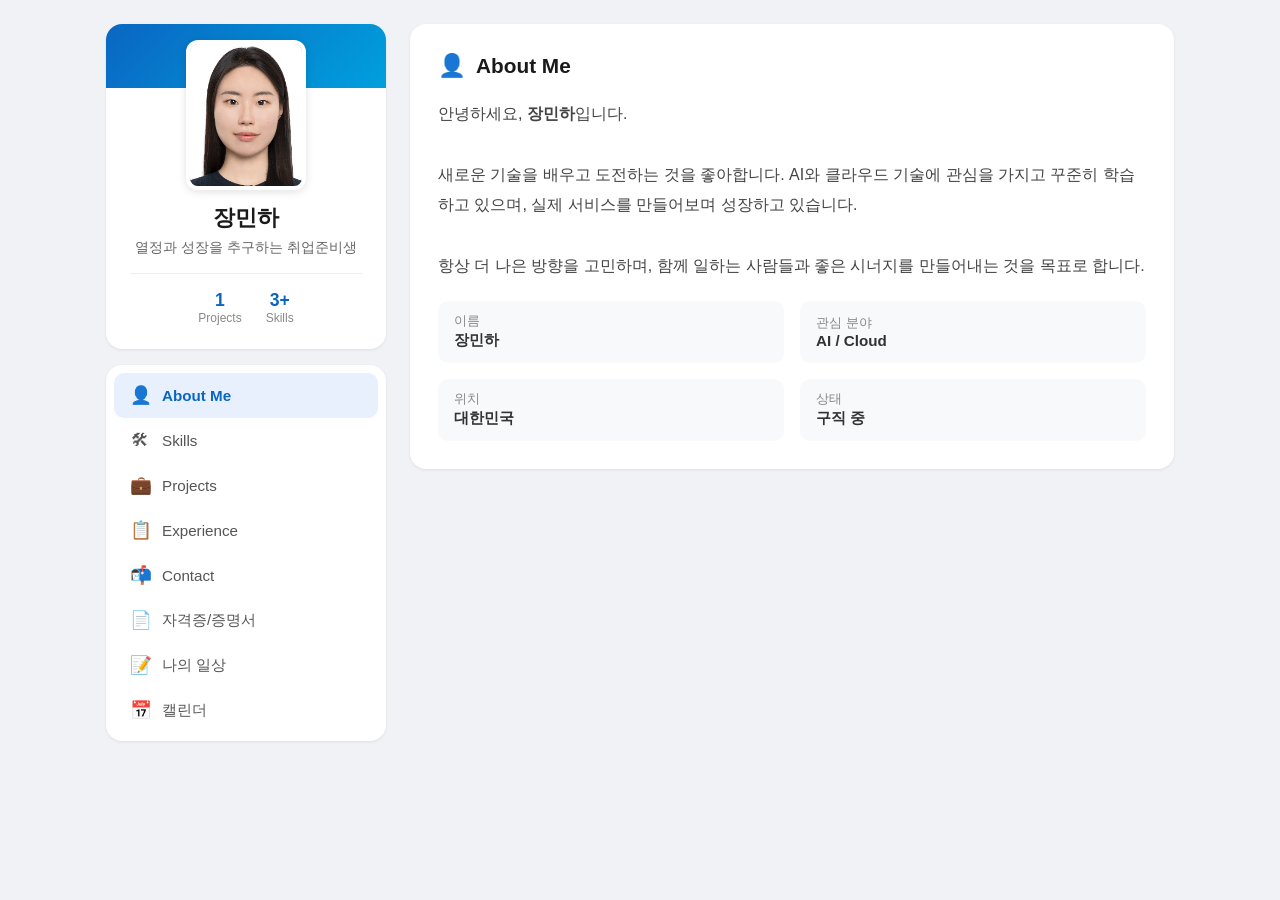
==== index.html @ f4b5d1af "Initial commit: personal website files from server Co-Authored-By: Claude Opus 4.6 <noreply@anthropi" ====
<!DOCTYPE html>
<html lang="ko">
<head>
    <meta charset="UTF-8">
    <meta name="viewport" content="width=device-width, initial-scale=1.0">
    <title>장민하 | 포트폴리오</title>
    <style>
        * { margin: 0; padding: 0; box-sizing: border-box; }

        body {
            font-family: "Segoe UI", "Apple SD Gothic Neo", sans-serif;
            background: #f0f2f5;
            color: #333;
            min-height: 100vh;
        }

        /* ── 전체 레이아웃 ── */
        .layout {
            display: flex;
            max-width: 1100px;
            margin: 0 auto;
            padding: 24px 16px;
            gap: 24px;
        }

        /* ── 좌측 사이드바 ── */
        .sidebar {
            width: 280px;
            flex-shrink: 0;
            display: flex;
            flex-direction: column;
            gap: 16px;
            position: sticky;
            top: 24px;
            align-self: flex-start;
        }

        .profile-card {
            background: #fff;
            border-radius: 16px;
            padding: 32px 24px 24px;
            text-align: center;
            box-shadow: 0 1px 3px rgba(0,0,0,0.08);
        }

        .profile-cover {
            height: 64px;
            margin: -32px -24px 0 -24px;
            border-radius: 16px 16px 0 0;
            background: linear-gradient(135deg, #0a66c2, #00a0dc);
        }

        .profile-avatar {
            width: 120px;
            height: 150px;
            border-radius: 12px;
            border: 4px solid #fff;
            margin: -48px auto 12px;
            overflow: hidden;
            background: linear-gradient(135deg, #a5d6a7, #80cbc4);
            box-shadow: 0 2px 8px rgba(0,0,0,0.12);
        }

        .profile-avatar img {
            width: 100%;
            height: 100%;
            object-fit: cover;
        }

        .profile-name {
            font-size: 1.4rem;
            font-weight: 700;
            color: #1a1a1a;
        }

        .profile-headline {
            font-size: 0.9rem;
            color: #666;
            margin-top: 4px;
            line-height: 1.4;
        }

        .profile-stats {
            display: flex;
            justify-content: center;
            gap: 24px;
            margin-top: 16px;
            padding-top: 16px;
            border-top: 1px solid #eee;
        }

        .stat {
            text-align: center;
        }

        .stat-num {
            font-size: 1.1rem;
            font-weight: 700;
            color: #0a66c2;
        }

        .stat-label {
            font-size: 0.75rem;
            color: #888;
        }

        /* 네비게이션 */
        .nav-card {
            background: #fff;
            border-radius: 16px;
            padding: 8px;
            box-shadow: 0 1px 3px rgba(0,0,0,0.08);
        }

        .nav-item {
            display: flex;
            align-items: center;
            gap: 12px;
            padding: 12px 16px;
            border-radius: 10px;
            cursor: pointer;
            transition: all 0.2s;
            font-size: 0.95rem;
            color: #555;
            font-weight: 500;
            border: none;
            background: none;
            width: 100%;
            text-align: left;
        }

        .nav-item:hover {
            background: #f0f7ff;
            color: #0a66c2;
        }

        .nav-item.active {
            background: #e8f0fe;
            color: #0a66c2;
            font-weight: 600;
        }

        .nav-icon {
            width: 20px;
            text-align: center;
            font-size: 1.1rem;
        }

        /* ── 우측 콘텐츠 영역 ── */
        .content {
            flex: 1;
            min-width: 0;
        }

        .content-section {
            display: none;
        }

        .content-section.active {
            display: block;
            animation: fadeIn 0.3s ease;
        }

        @keyframes fadeIn {
            from { opacity: 0; transform: translateY(8px); }
            to { opacity: 1; transform: translateY(0); }
        }

        .card {
            background: #fff;
            border-radius: 16px;
            padding: 28px;
            box-shadow: 0 1px 3px rgba(0,0,0,0.08);
            margin-bottom: 16px;
        }

        .card-title {
            font-size: 1.3rem;
            font-weight: 700;
            color: #1a1a1a;
            margin-bottom: 20px;
            display: flex;
            align-items: center;
            gap: 10px;
        }

        .card-title .icon {
            font-size: 1.4rem;
        }

        /* ── About Me ── */
        .about-text {
            font-size: 1rem;
            line-height: 1.9;
            color: #444;
        }

        .info-grid {
            display: grid;
            grid-template-columns: 1fr 1fr;
            gap: 16px;
            margin-top: 20px;
        }

        .info-item {
            display: flex;
            align-items: center;
            gap: 10px;
            padding: 12px 16px;
            background: #f8f9fa;
            border-radius: 10px;
        }

        .info-item .label {
            font-size: 0.8rem;
            color: #888;
        }

        .info-item .value {
            font-size: 0.95rem;
            font-weight: 600;
            color: #333;
        }

        /* ── Skills ── */
        .skill-category {
            margin-bottom: 24px;
        }

        .skill-category:last-child {
            margin-bottom: 0;
        }

        .skill-category-title {
            font-size: 0.85rem;
            font-weight: 600;
            color: #888;
            text-transform: uppercase;
            letter-spacing: 1px;
            margin-bottom: 12px;
        }

        .skill-tags {
            display: flex;
            flex-wrap: wrap;
            gap: 8px;
        }

        .skill-tag {
            padding: 8px 16px;
            border-radius: 20px;
            font-size: 0.9rem;
            font-weight: 500;
            background: #e8f0fe;
            color: #0a66c2;
            transition: all 0.2s;
        }

        .skill-tag:hover {
            background: #0a66c2;
            color: #fff;
        }

        .skill-bar-item {
            margin-bottom: 16px;
        }

        .skill-bar-item:last-child {
            margin-bottom: 0;
        }

        .skill-bar-header {
            display: flex;
            justify-content: space-between;
            margin-bottom: 6px;
        }

        .skill-bar-name {
            font-size: 0.9rem;
            font-weight: 600;
            color: #333;
        }

        .skill-bar-pct {
            font-size: 0.85rem;
            color: #0a66c2;
            font-weight: 600;
        }

        .skill-bar-bg {
            height: 8px;
            background: #e8e8e8;
            border-radius: 4px;
            overflow: hidden;
        }

        .skill-bar-fill {
            height: 100%;
            border-radius: 4px;
            background: linear-gradient(90deg, #0a66c2, #00a0dc);
            transition: width 0.8s ease;
            width: 0;
        }

        /* ── Projects ── */
        .project-item {
            display: flex;
            gap: 20px;
            padding: 20px 0;
            border-bottom: 1px solid #eee;
        }

        .project-item:last-child {
            border-bottom: none;
            padding-bottom: 0;
        }

        .project-item:first-child {
            padding-top: 0;
        }

        .project-icon {
            width: 56px;
            height: 56px;
            border-radius: 12px;
            display: flex;
            align-items: center;
            justify-content: center;
            font-size: 1.5rem;
            flex-shrink: 0;
        }

        .project-info h3 {
            font-size: 1.05rem;
            font-weight: 600;
            color: #1a1a1a;
            margin-bottom: 4px;
        }

        .project-info p {
            font-size: 0.9rem;
            color: #666;
            line-height: 1.6;
        }

        .project-tags {
            display: flex;
            gap: 6px;
            margin-top: 8px;
            flex-wrap: wrap;
        }

        .project-tag {
            font-size: 0.78rem;
            padding: 3px 10px;
            border-radius: 12px;
            background: #f0f2f5;
            color: #666;
        }

        .project-link {
            display: inline-flex;
            align-items: center;
            gap: 4px;
            margin-top: 8px;
            font-size: 0.85rem;
            color: #0a66c2;
            text-decoration: none;
            font-weight: 500;
        }

        .project-link:hover {
            text-decoration: underline;
        }

        /* ── Experience ── */
        .timeline {
            position: relative;
            padding-left: 28px;
        }

        .timeline::before {
            content: '';
            position: absolute;
            left: 8px;
            top: 6px;
            bottom: 6px;
            width: 2px;
            background: #ddd;
        }

        .timeline-item {
            position: relative;
            margin-bottom: 28px;
        }

        .timeline-item:last-child {
            margin-bottom: 0;
        }

        .timeline-dot {
            position: absolute;
            left: -24px;
            top: 6px;
            width: 14px;
            height: 14px;
            border-radius: 12px;
            background: #0a66c2;
            border: 3px solid #e8f0fe;
        }

        .timeline-date {
            font-size: 0.8rem;
            color: #888;
            font-weight: 500;
            margin-bottom: 4px;
        }

        .timeline-title {
            font-size: 1.05rem;
            font-weight: 600;
            color: #1a1a1a;
        }

        .timeline-org {
            font-size: 0.9rem;
            color: #0a66c2;
            margin-bottom: 6px;
        }

        .timeline-desc {
            font-size: 0.9rem;
            color: #666;
            line-height: 1.6;
        }

        /* ── Contact ── */
        .contact-grid {
            display: grid;
            grid-template-columns: 1fr 1fr;
            gap: 12px;
        }

        .contact-item {
            display: flex;
            align-items: center;
            gap: 14px;
            padding: 16px 20px;
            background: #f8f9fa;
            border-radius: 12px;
            text-decoration: none;
            color: inherit;
            transition: all 0.2s;
        }

        .contact-item:hover {
            background: #e8f0fe;
            transform: translateY(-2px);
            box-shadow: 0 4px 12px rgba(0,0,0,0.06);
        }

        .contact-icon {
            width: 44px;
            height: 44px;
            border-radius: 12px;
            display: flex;
            align-items: center;
            justify-content: center;
            font-size: 1.2rem;
            color: #fff;
            flex-shrink: 0;
        }

        .contact-label {
            font-size: 0.8rem;
            color: #888;
        }

        .contact-value {
            font-size: 0.95rem;
            font-weight: 600;
            color: #333;
        }

        /* ── 나의 일상 ── */
        .daily-post {
            padding: 20px 0;
            border-bottom: 1px solid #eee;
        }

        .daily-post:last-child {
            border-bottom: none;
            padding-bottom: 0;
        }

        .daily-post:first-child {
            padding-top: 0;
        }

        .daily-date {
            font-size: 0.8rem;
            color: #888;
            margin-bottom: 8px;
        }

        .daily-title {
            font-size: 1.1rem;
            font-weight: 600;
            color: #1a1a1a;
            margin-bottom: 6px;
        }

        .daily-text {
            font-size: 0.95rem;
            color: #555;
            line-height: 1.7;
        }

        .daily-tags {
            display: flex;
            gap: 6px;
            margin-top: 10px;
        }

        .daily-tag {
            font-size: 0.78rem;
            padding: 3px 10px;
            border-radius: 12px;
            background: #e8f5e9;
            color: #2e7d32;
        }

        /* ── 업로드 버튼 ── */
        .upload-btn {
            padding: 8px 18px;
            border-radius: 10px;
            border: none;
            font-size: 0.85rem;
            font-weight: 600;
            cursor: pointer;
            background: #0a66c2;
            color: #fff;
            transition: all 0.2s;
        }

        .upload-btn:hover {
            background: #084d94;
        }

        .upload-btn.cancel {
            background: #e8e8e8;
            color: #555;
        }

        .upload-btn.cancel:hover {
            background: #ddd;
        }

        /* ── 자격증/증명서 ── */
        .doc-list {
            display: flex;
            flex-direction: column;
            gap: 10px;
        }

        .doc-item {
            display: flex;
            align-items: center;
            gap: 14px;
            padding: 14px 16px;
            background: #f8f9fa;
            border-radius: 12px;
            cursor: pointer;
            transition: all 0.2s;
            overflow: hidden;
        }

        .doc-item:hover {
            background: #e8f0fe;
            transform: translateY(-2px);
            box-shadow: 0 4px 12px rgba(0,0,0,0.06);
        }

        .doc-icon {
            width: 44px;
            height: 44px;
            border-radius: 10px;
            display: flex;
            align-items: center;
            justify-content: center;
            font-size: 1.3rem;
            flex-shrink: 0;
        }

        .doc-icon.pdf { background: #fde8e8; }
        .doc-icon.img { background: #e8f5e9; }
        .doc-icon.other { background: #e8f0fe; }

        .doc-name {
            font-size: 0.95rem;
            font-weight: 600;
            color: #333;
        }

        .doc-size {
            font-size: 0.78rem;
            color: #888;
        }

        .doc-actions {
            margin-left: auto;
            display: flex;
            gap: 6px;
        }

        .doc-btn {
            padding: 5px 12px;
            border-radius: 8px;
            border: none;
            font-size: 0.78rem;
            cursor: pointer;
            font-weight: 500;
            transition: all 0.2s;
        }

        .doc-btn.view {
            background: #0a66c2;
            color: #fff;
        }

        .doc-btn.view:hover {
            background: #084d94;
        }

        .doc-btn.download {
            background: #e8e8e8;
            color: #555;
        }

        .doc-btn.download:hover {
            background: #ddd;
        }

        /* ── 반응형 ── */
        @media (max-width: 768px) {
            .layout {
                flex-direction: column;
                padding: 12px;
            }

            .sidebar {
                width: 100%;
                position: static;
            }

            .nav-card {
                display: flex;
                overflow-x: auto;
                padding: 4px;
                gap: 4px;
            }

            .nav-item {
                white-space: nowrap;
                padding: 10px 14px;
                font-size: 0.85rem;
            }

            .info-grid,
            .contact-grid {
                grid-template-columns: 1fr;
            }

            .project-item {
                flex-direction: column;
                gap: 12px;
            }
        }
    </style>
</head>
<body>
    <div class="layout">
        <!-- ── 좌측 사이드바 ── -->
        <aside class="sidebar">
            <div class="profile-card">
                <div class="profile-cover"></div>
                <div class="profile-avatar">
                    <img src="profile.jpg" alt="프로필">
                </div>
                <div class="profile-name">장민하</div>
                <div class="profile-headline">열정과 성장을 추구하는 취업준비생</div>
                <div class="profile-stats">
                    <div class="stat">
                        <div class="stat-num">1</div>
                        <div class="stat-label">Projects</div>
                    </div>
                    <div class="stat">
                        <div class="stat-num">3+</div>
                        <div class="stat-label">Skills</div>
                    </div>
                </div>
            </div>

            <nav class="nav-card">
                <button class="nav-item active" data-section="about">
                    <span class="nav-icon">👤</span> About Me
                </button>
                <button class="nav-item" data-section="skills">
                    <span class="nav-icon">🛠</span> Skills
                </button>
                <button class="nav-item" data-section="projects">
                    <span class="nav-icon">💼</span> Projects
                </button>
                <button class="nav-item" data-section="experience">
                    <span class="nav-icon">📋</span> Experience
                </button>
                <button class="nav-item" data-section="contact">
                    <span class="nav-icon">📬</span> Contact
                </button>
                <button class="nav-item" data-section="documents">
                    <span class="nav-icon">📄</span> 자격증/증명서
                </button>
                <button class="nav-item" data-section="daily">
                    <span class="nav-icon">📝</span> 나의 일상
                </button>
                <button class="nav-item" data-section="calendar">
                    <span class="nav-icon">📅</span> 캘린더
                </button>
            </nav>
        </aside>

        <!-- ── 우측 콘텐츠 ── -->
        <main class="content">

            <!-- About Me -->
            <section id="about" class="content-section active">
                <div class="card">
                    <div class="card-title"><span class="icon">👤</span> About Me</div>
                    <p class="about-text">
                        안녕하세요, <strong>장민하</strong>입니다.<br><br>
                        새로운 기술을 배우고 도전하는 것을 좋아합니다.
                        AI와 클라우드 기술에 관심을 가지고 꾸준히 학습하고 있으며,
                        실제 서비스를 만들어보며 성장하고 있습니다.<br><br>
                        항상 더 나은 방향을 고민하며, 함께 일하는 사람들과 좋은 시너지를 만들어내는 것을 목표로 합니다.
                    </p>
                    <div class="info-grid">
                        <div class="info-item">
                            <div>
                                <div class="label">이름</div>
                                <div class="value">장민하</div>
                            </div>
                        </div>
                        <div class="info-item">
                            <div>
                                <div class="label">관심 분야</div>
                                <div class="value">AI / Cloud</div>
                            </div>
                        </div>
                        <div class="info-item">
                            <div>
                                <div class="label">위치</div>
                                <div class="value">대한민국</div>
                            </div>
                        </div>
                        <div class="info-item">
                            <div>
                                <div class="label">상태</div>
                                <div class="value">구직 중</div>
                            </div>
                        </div>
                    </div>
                </div>
            </section>

            <!-- Skills -->
            <section id="skills" class="content-section">
                <div class="card">
                    <div class="card-title"><span class="icon">🛠</span> Skills</div>

                    <div class="skill-category">
                        <div class="skill-category-title">Proficiency</div>
                        <div class="skill-bar-item">
                            <div class="skill-bar-header">
                                <span class="skill-bar-name">HTML / CSS</span>
                                <span class="skill-bar-pct">70%</span>
                            </div>
                            <div class="skill-bar-bg"><div class="skill-bar-fill" data-width="70"></div></div>
                        </div>
                        <div class="skill-bar-item">
                            <div class="skill-bar-header">
                                <span class="skill-bar-name">JavaScript</span>
                                <span class="skill-bar-pct">50%</span>
                            </div>
                            <div class="skill-bar-bg"><div class="skill-bar-fill" data-width="50"></div></div>
                        </div>
                        <div class="skill-bar-item">
                            <div class="skill-bar-header">
                                <span class="skill-bar-name">AWS (EC2, S3)</span>
                                <span class="skill-bar-pct">40%</span>
                            </div>
                            <div class="skill-bar-bg"><div class="skill-bar-fill" data-width="40"></div></div>
                        </div>
                    </div>

                    <div class="skill-category">
                        <div class="skill-category-title">Language</div>
                        <div class="skill-bar-item">
                            <div class="skill-bar-header">
                                <span class="skill-bar-name">TOEIC</span>
                                <span class="skill-bar-pct">940 / 990</span>
                            </div>
                            <div class="skill-bar-bg"><div class="skill-bar-fill" data-width="95"></div></div>
                        </div>
                    </div>

                    <div class="skill-category">
                        <div class="skill-category-title">Certificates</div>
                        <div class="skill-tags">
                            <span class="skill-tag">건설안전기사</span>
                        </div>
                    </div>

                    <div class="skill-category">
                        <div class="skill-category-title">Tools & Technologies</div>
                        <div class="skill-tags">
                            <span class="skill-tag">Git / GitHub</span>
                            <span class="skill-tag">AWS EC2</span>
                            <span class="skill-tag">Nginx</span>
                            <span class="skill-tag">Claude AI</span>
                            <span class="skill-tag">Linux</span>
                            <span class="skill-tag">SSH</span>
                        </div>
                    </div>
                </div>
            </section>

            <!-- Projects -->
            <section id="projects" class="content-section">
                <div class="card">
                    <div class="card-title"><span class="icon">💼</span> Projects</div>

                    <div class="project-item">
                        <div class="project-icon" style="background: linear-gradient(135deg, #e8f5e9, #c8e6c9);">🌐</div>
                        <div class="project-info">
                            <h3>개인 포트폴리오 웹사이트</h3>
                            <p>AWS EC2에 Nginx를 설치하고 직접 만든 웹 페이지를 배포한 프로젝트. 서버 구축부터 배포까지 전 과정을 경험했습니다.</p>
                            <div class="project-tags">
                                <span class="project-tag">HTML/CSS/JS</span>
                                <span class="project-tag">AWS EC2</span>
                                <span class="project-tag">Nginx</span>
                            </div>
                            <a href="https://github.com/jungjjang2585/web" target="_blank" class="project-link">GitHub에서 보기 →</a>
                        </div>
                    </div>

                    <div class="project-item">
                        <div class="project-icon" style="background: linear-gradient(135deg, #e3f2fd, #bbdefb);">🎯</div>
                        <div class="project-info">
                            <h3>MBTI 성격 테스트</h3>
                            <p>8개 질문으로 MBTI 성격 유형을 알아볼 수 있는 인터랙티브 웹 앱. JavaScript로 테스트 로직과 결과 시각화를 구현했습니다.</p>
                            <div class="project-tags">
                                <span class="project-tag">JavaScript</span>
                                <span class="project-tag">CSS Animation</span>
                            </div>
                            <a href="mbti.html" class="project-link">테스트 해보기 →</a>
                        </div>
                    </div>
                </div>
            </section>

            <!-- Experience -->
            <section id="experience" class="content-section">
                <div class="card">
                    <div class="card-title"><span class="icon">📋</span> Experience</div>
                    <div class="timeline">
                        <div class="timeline-item">
                            <div class="timeline-dot"></div>
                            <div class="timeline-date">2026.03 ~ 현재</div>
                            <div class="timeline-title">하우스어셔</div>
                            <div class="timeline-org">국립국악원</div>
                        </div>
                        <div class="timeline-item">
                            <div class="timeline-dot"></div>
                            <div class="timeline-date">2023.08 ~ 2024.02</div>
                            <div class="timeline-title">DT데이터제작파트</div>
                            <div class="timeline-org">카카오 모빌리티</div>
                        </div>
                    </div>
                </div>

                <div class="card">
                    <div class="card-title"><span class="icon">🎓</span> Education</div>
                    <div class="timeline">
                        <div class="timeline-item">
                            <div class="timeline-dot"></div>
                            <div class="timeline-date">2022 ~ 2025.08 (졸업)</div>
                            <div class="timeline-title">건국대학교</div>
                            <div class="timeline-org">사회환경공학부 (편입)</div>
                        </div>
                        <div class="timeline-item">
                            <div class="timeline-dot"></div>
                            <div class="timeline-date">2020.03 ~ 2022</div>
                            <div class="timeline-title">건국대학교 글로컬캠퍼스</div>
                            <div class="timeline-org">입학</div>
                        </div>
                    </div>
                </div>
            </section>

            <!-- Contact -->
            <section id="contact" class="content-section">
                <div class="card">
                    <div class="card-title"><span class="icon">📬</span> Contact</div>
                    <div class="contact-grid">
                        <a href="mailto:jangmh1569@naver.com" class="contact-item" target="_blank">
                            <div class="contact-icon" style="background: #ea4335;">✉</div>
                            <div>
                                <div class="contact-label">Email</div>
                                <div class="contact-value">jangmh1569@naver.com</div>
                            </div>
                        </a>
                        <a href="https://github.com/jungjjang2585" target="_blank" class="contact-item">
                            <div class="contact-icon" style="background: #333;">⌨</div>
                            <div>
                                <div class="contact-label">GitHub</div>
                                <div class="contact-value">jungjjang2585</div>
                            </div>
                        </a>
                        <a href="https://www.linkedin.com/in/%EB%AF%BC%ED%95%98-%EC%9E%A5-0b9782380/" class="contact-item" target="_blank">
                            <div class="contact-icon" style="background: #0a66c2;">💼</div>
                            <div>
                                <div class="contact-label">LinkedIn</div>
                                <div class="contact-value">장민하</div>
                            </div>
                        </a>
                        <div class="contact-item">
                            <div class="contact-icon" style="background: #555;">📍</div>
                            <div>
                                <div class="contact-label">Location</div>
                                <div class="contact-value">대한민국</div>
                            </div>
                        </div>
                    </div>
                </div>
            </section>

            <!-- 자격증/증명서 -->
            <section id="documents" class="content-section">
                <div class="card">
                    <div class="card-title" style="justify-content: space-between;">
                        <span><span class="icon">📄</span> 자격증 / 증명서</span>
                        <button class="upload-btn" onclick="showUploadForm()">파일 올리기</button>
                    </div>

                    <!-- 업로드 폼 (숨김) -->
                    <div id="upload-form" style="display:none; margin-bottom: 20px;">
                        <div style="background:#f8f9fa; border-radius:12px; padding:20px; border:2px dashed #ccc;">
                            <div style="margin-bottom: 12px;">
                                <label style="font-size:0.85rem; color:#666; display:block; margin-bottom:6px;">비밀번호</label>
                                <input type="password" id="upload-pw" placeholder="업로드 비밀번호 입력" style="width:100%; padding:10px 14px; border:1px solid #ddd; border-radius:8px; font-size:0.9rem;">
                            </div>
                            <div style="margin-bottom: 12px;">
                                <label style="font-size:0.85rem; color:#666; display:block; margin-bottom:6px;">파일 선택 (최대 20MB)</label>
                                <input type="file" id="upload-file" style="width:100%; padding:8px; font-size:0.9rem;">
                            </div>
                            <div style="display:flex; gap:8px;">
                                <button class="upload-btn" onclick="doUpload()" id="upload-submit-btn">업로드</button>
                                <button class="upload-btn cancel" onclick="hideUploadForm()">취소</button>
                            </div>
                            <div id="upload-status" style="margin-top:10px; font-size:0.85rem;"></div>
                        </div>
                    </div>

                    <div class="doc-list" id="doc-list"></div>
                    <div id="doc-empty" style="display:none; text-align: center; padding: 40px 0; color: #aaa;">
                        등록된 문서가 없습니다.
                    </div>
                </div>

                <!-- 문서 미리보기 모달 -->
                <div id="doc-modal" style="display:none; position:fixed; top:0; left:0; width:100%; height:100%; background:rgba(0,0,0,0.7); z-index:1000; align-items:center; justify-content:center;">
                    <div style="background:#fff; border-radius:16px; max-width:900px; width:95%; max-height:90vh; overflow:auto; position:relative; padding:20px;">
                        <button onclick="closeModal()" style="position:absolute; top:12px; right:16px; background:none; border:none; font-size:1.5rem; cursor:pointer; color:#888;">✕</button>
                        <div id="doc-modal-content" style="text-align:center; padding-top:12px;"></div>
                    </div>
                </div>
            </section>

            <!-- 나의 일상 -->
            <section id="daily" class="content-section">
                <div class="card">
                    <div class="card-title"><span class="icon">📝</span> 나의 일상</div>

                    <div class="daily-post">
                        <div class="daily-date">2026.03.06</div>
                        <div class="daily-title">첫 웹사이트를 세상에 공개하다!</div>
                        <div class="daily-text">
                            오늘 드디어 AWS EC2에 나만의 웹 페이지를 배포했다.
                            서버를 직접 만들고, 파일을 올리고, 브라우저에서 내 페이지가 뜨는 순간 정말 뿌듯했다.
                            아직은 간단한 페이지지만, 여기서부터 시작이다!
                        </div>
                        <div class="daily-tags">
                            <span class="daily-tag">#첫배포</span>
                            <span class="daily-tag">#AWS</span>
                            <span class="daily-tag">#성장기록</span>
                        </div>
                    </div>

                    <div class="daily-post">
                        <div class="daily-date">2026.03.06</div>
                        <div class="daily-title">Claude Code로 작업 자동화 스킬 만들기</div>
                        <div class="daily-text">
                            Claude Code의 스킬 기능을 배워서 /work-start와 /work-end 명령어를 만들었다.
                            이제 매일 작업 시작과 끝에 보고서가 자동으로 작성된다. AI와 함께 일하는 게 점점 익숙해지고 있다.
                        </div>
                        <div class="daily-tags">
                            <span class="daily-tag">#ClaudeCode</span>
                            <span class="daily-tag">#자동화</span>
                        </div>
                    </div>
                </div>
            </section>
            <!-- 캘린더 -->
            <section id="calendar" class="content-section">
                <div class="card">
                    <div class="card-title"><span class="icon">📅</span> 캘린더</div>
                    <div id="calendar-lock" style="text-align:center; padding:40px 0;">
                        <div style="font-size:2rem; margin-bottom:12px;">🔒</div>
                        <p style="font-size:0.9rem; color:#666; margin-bottom:16px;">비공개 캘린더입니다. 비밀번호를 입력하세요.</p>
                        <input type="password" id="calendar-pw" placeholder="비밀번호 입력" style="width:240px; padding:10px 14px; border:1px solid #ddd; border-radius:8px; font-size:0.9rem; text-align:center;">
                        <br>
                        <button onclick="unlockCalendar()" style="margin-top:12px; padding:10px 28px; background:#0a66c2; color:#fff; border:none; border-radius:10px; font-size:0.9rem; font-weight:600; cursor:pointer;">확인</button>
                        <p id="calendar-pw-error" style="margin-top:10px; font-size:0.85rem; color:#e74c3c;"></p>
                    </div>
                    <div id="calendar-content" style="display:none;">
                        <iframe src="https://calendar.google.com/calendar/embed?src=jungjjang2585%40gmail.com&ctz=Asia%2FSeoul&mode=MONTH" style="border:none; width:100%; height:600px; border-radius:12px;"></iframe>
                    </div>
                </div>
            </section>

        </main>
    </div>

    <script>
        // 네비게이션
        const navItems = document.querySelectorAll('.nav-item');
        const sections = document.querySelectorAll('.content-section');

        navItems.forEach(item => {
            item.addEventListener('click', () => {
                const target = item.dataset.section;

                navItems.forEach(n => n.classList.remove('active'));
                item.classList.add('active');

                sections.forEach(s => s.classList.remove('active'));
                document.getElementById(target).classList.add('active');

                // 스킬 바 애니메이션
                if (target === 'skills') {
                    animateSkillBars();
                }
            });
        });

        // 스킬 바 애니메이션
        function animateSkillBars() {
            document.querySelectorAll('.skill-bar-fill').forEach(bar => {
                bar.style.width = '0';
                setTimeout(() => {
                    bar.style.width = bar.dataset.width + '%';
                }, 100);
            });
        }

        // ── 자격증/증명서 기능 ──
        let docFiles = [];

        function getFileExt(filename) {
            return filename.split('.').pop().toLowerCase();
        }

        function getDocIcon(ext) {
            if (ext === 'pdf') return { emoji: '📕', cls: 'pdf' };
            if (['jpg','jpeg','png','gif','webp'].includes(ext)) return { emoji: '🖼', cls: 'img' };
            return { emoji: '📎', cls: 'other' };
        }

        function formatSize(bytes) {
            if (bytes < 1024) return bytes + ' B';
            if (bytes < 1024 * 1024) return (bytes / 1024).toFixed(1) + ' KB';
            return (bytes / (1024 * 1024)).toFixed(1) + ' MB';
        }

        async function loadDocList() {
            try {
                const res = await fetch('/api/docs');
                const data = await res.json();
                docFiles = data.files || [];
                renderDocList();
            } catch (e) {
                docFiles = [];
                renderDocList();
            }
        }

        function renderDocList() {
            const list = document.getElementById('doc-list');
            const empty = document.getElementById('doc-empty');

            if (docFiles.length === 0) {
                list.style.display = 'none';
                empty.style.display = 'block';
                return;
            }

            empty.style.display = 'none';
            list.style.display = 'grid';
            list.innerHTML = docFiles.map((doc, i) => {
                const ext = getFileExt(doc.name);
                const icon = getDocIcon(ext);
                return `
                    <div class="doc-item">
                        <div class="doc-icon ${icon.cls}">${icon.emoji}</div>
                        <div style="flex:1; min-width:0;">
                            <div class="doc-name" style="overflow:hidden; text-overflow:ellipsis; white-space:nowrap;">${doc.name}</div>
                            <div class="doc-size">${ext.toUpperCase()} · ${formatSize(doc.size)}</div>
                        </div>
                        <div class="doc-actions">
                            <button class="doc-btn view" onclick="viewDoc(${i})">보기</button>
                            <a href="docs/${encodeURIComponent(doc.name)}" download class="doc-btn download" onclick="event.stopPropagation()">저장</a>
                            <button class="doc-btn download" onclick="deleteDoc(${i})" title="삭제">✕</button>
                        </div>
                    </div>
                `;
            }).join('');
        }

        function viewDoc(index) {
            const doc = docFiles[index];
            const modal = document.getElementById('doc-modal');
            const content = document.getElementById('doc-modal-content');

            // 비밀번호 입력 화면 표시
            content.innerHTML = `
                <div style="padding: 20px;">
                    <div style="font-size:2rem; margin-bottom:12px;">🔒</div>
                    <p style="font-size:1rem; font-weight:600; margin-bottom:16px;">${doc.name}</p>
                    <p style="font-size:0.9rem; color:#666; margin-bottom:16px;">민감한 문서입니다. 열람 비밀번호를 입력하세요.</p>
                    <input type="password" id="view-pw" placeholder="비밀번호 입력" style="width:240px; padding:10px 14px; border:1px solid #ddd; border-radius:8px; font-size:0.9rem; text-align:center;">
                    <br>
                    <button onclick="verifyAndView(${index})" style="margin-top:12px; padding:10px 28px; background:#0a66c2; color:#fff; border:none; border-radius:10px; font-size:0.9rem; font-weight:600; cursor:pointer;">확인</button>
                    <p id="view-pw-error" style="margin-top:10px; font-size:0.85rem; color:#e74c3c;"></p>
                </div>
            `;
            modal.style.display = 'flex';

            setTimeout(() => {
                const pwInput = document.getElementById('view-pw');
                pwInput.focus();
                pwInput.addEventListener('keydown', function(e) {
                    if (e.key === 'Enter') verifyAndView(index);
                });
            }, 100);
        }

        async function verifyAndView(index) {
            const doc = docFiles[index];
            const ext = getFileExt(doc.name);
            const url = 'docs/' + encodeURIComponent(doc.name);
            const pw = document.getElementById('view-pw').value;
            const errorEl = document.getElementById('view-pw-error');

            if (!pw) { errorEl.textContent = '비밀번호를 입력해주세요.'; return; }

            // 서버에 비밀번호 검증 요청
            try {
                const res = await fetch('/api/verify', {
                    method: 'POST',
                    headers: { 'Content-Type': 'application/json' },
                    body: JSON.stringify({ password: pw })
                });
                if (!res.ok) {
                    errorEl.textContent = '비밀번호가 틀렸습니다.';
                    return;
                }
            } catch (e) {
                errorEl.textContent = '서버 연결 실패';
                return;
            }

            const content = document.getElementById('doc-modal-content');
            if (ext === 'pdf') {
                content.innerHTML = `<iframe src="${url}" style="width:100%; height:80vh; border:none; border-radius:8px;"></iframe>`;
            } else if (['jpg','jpeg','png','gif','webp'].includes(ext)) {
                content.innerHTML = `<img src="${url}" style="max-width:100%; max-height:80vh; border-radius:8px;" alt="${doc.name}">`;
            } else {
                content.innerHTML = `<p>이 파일은 미리보기를 지원하지 않습니다.</p><a href="${url}" download style="display:inline-block; margin-top:12px; padding:10px 24px; background:#0a66c2; color:#fff; border-radius:10px; text-decoration:none;">다운로드</a>`;
            }
        }

        function closeModal() {
            document.getElementById('doc-modal').style.display = 'none';
            document.getElementById('doc-modal-content').innerHTML = '';
        }

        document.getElementById('doc-modal').addEventListener('click', function(e) {
            if (e.target === this) closeModal();
        });

        // 업로드 폼
        function showUploadForm() {
            document.getElementById('upload-form').style.display = 'block';
            document.getElementById('upload-status').textContent = '';
        }

        function hideUploadForm() {
            document.getElementById('upload-form').style.display = 'none';
        }

        async function doUpload() {
            const pw = document.getElementById('upload-pw').value;
            const fileInput = document.getElementById('upload-file');
            const status = document.getElementById('upload-status');
            const btn = document.getElementById('upload-submit-btn');

            if (!pw) { status.textContent = '비밀번호를 입력해주세요.'; status.style.color = '#e74c3c'; return; }
            if (!fileInput.files.length) { status.textContent = '파일을 선택해주세요.'; status.style.color = '#e74c3c'; return; }

            const formData = new FormData();
            formData.append('file', fileInput.files[0]);

            btn.disabled = true;
            btn.textContent = '업로드 중...';
            status.textContent = '';

            try {
                const res = await fetch('/api/upload', {
                    method: 'POST',
                    headers: { 'X-Password': pw },
                    body: formData
                });
                const data = await res.json();

                if (res.ok) {
                    status.textContent = '업로드 완료!';
                    status.style.color = '#2e7d32';
                    fileInput.value = '';
                    await loadDocList();
                    setTimeout(hideUploadForm, 1500);
                } else {
                    status.textContent = data.error || '업로드 실패';
                    status.style.color = '#e74c3c';
                }
            } catch (e) {
                status.textContent = '서버 연결 실패';
                status.style.color = '#e74c3c';
            }

            btn.disabled = false;
            btn.textContent = '업로드';
        }

        async function deleteDoc(index) {
            const doc = docFiles[index];
            const pw = prompt('삭제하려면 비밀번호를 입력하세요:');
            if (!pw) return;

            try {
                const res = await fetch('/api/docs/' + encodeURIComponent(doc.name), {
                    method: 'DELETE',
                    headers: { 'X-Password': pw }
                });
                const data = await res.json();
                if (res.ok) {
                    await loadDocList();
                } else {
                    alert(data.error || '삭제 실패');
                }
            } catch (e) {
                alert('서버 연결 실패');
            }
        }

        loadDocList();

        // 캘린더 잠금 해제
        document.getElementById('calendar-pw').addEventListener('keydown', function(e) {
            if (e.key === 'Enter') unlockCalendar();
        });

        async function unlockCalendar() {
            const pw = document.getElementById('calendar-pw').value;
            const errorEl = document.getElementById('calendar-pw-error');
            if (!pw) { errorEl.textContent = '비밀번호를 입력해주세요.'; return; }

            try {
                const res = await fetch('/api/verify', {
                    method: 'POST',
                    headers: { 'Content-Type': 'application/json' },
                    body: JSON.stringify({ password: pw })
                });
                if (!res.ok) {
                    errorEl.textContent = '비밀번호가 틀렸습니다.';
                    return;
                }
                document.getElementById('calendar-lock').style.display = 'none';
                document.getElementById('calendar-content').style.display = 'block';
            } catch (e) {
                errorEl.textContent = '서버 연결 실패';
            }
        }
    </script>
</body>
</html>
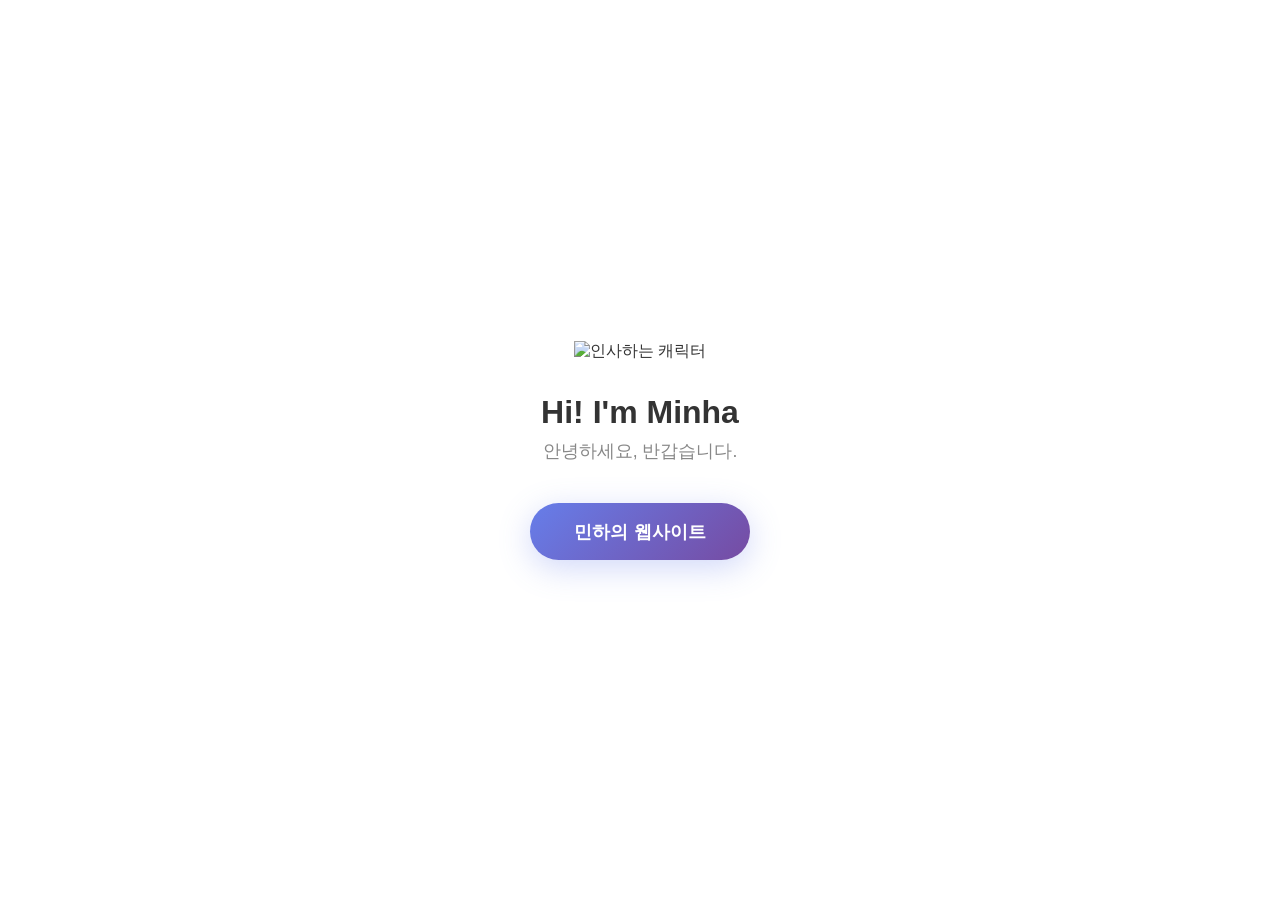
==== commit 91e778ea: "Add intro landing page with animated character and updated profile photo - Animated waving character" ====
--- a/index.html
+++ b/index.html
@@ -51,17 +51,18 @@
         }
 
         .profile-avatar {
-            width: 120px;
-            height: 150px;
+            width: 150px;
+            height: 190px;
             border-radius: 12px;
             border: 4px solid #fff;
             margin: -48px auto 12px;
             overflow: hidden;
-            background: linear-gradient(135deg, #a5d6a7, #80cbc4);
+            background: #fff;
             box-shadow: 0 2px 8px rgba(0,0,0,0.12);
         }
 
         .profile-avatar img {
+            width: 100%;
             width: 100%;
             height: 100%;
             object-fit: cover;
@@ -676,9 +677,129 @@
                 gap: 12px;
             }
         }
+        /* ── 인트로 화면 ── */
+        .intro-overlay {
+            position: fixed;
+            top: 0; left: 0;
+            width: 100%; height: 100%;
+            background: #fff;
+            display: flex;
+            flex-direction: column;
+            align-items: center;
+            justify-content: center;
+            z-index: 9999;
+            transition: opacity 0.8s ease, transform 0.8s ease;
+        }
+
+        .intro-overlay.fade-out {
+            opacity: 0;
+            transform: scale(1.1);
+            pointer-events: none;
+        }
+
+        .intro-overlay.fade-out .intro-character {
+            transform: translateY(-40px);
+            opacity: 0;
+            transition: all 0.5s ease;
+        }
+
+        .intro-overlay.fade-out .intro-greeting,
+        .intro-overlay.fade-out .intro-sub {
+            transform: translateY(-20px);
+            opacity: 0;
+            transition: all 0.4s ease;
+        }
+
+        .intro-overlay.fade-out .intro-btn {
+            transform: scale(1.5);
+            opacity: 0;
+            transition: all 0.5s ease;
+        }
+
+        .intro-character {
+            margin-bottom: 32px;
+        }
+
+        .intro-character img {
+            width: 210px;
+            height: 280px;
+            object-fit: contain;
+        }
+
+        .intro-greeting {
+            font-size: 2rem;
+            font-weight: 700;
+            color: #333;
+            margin-bottom: 8px;
+            opacity: 0;
+            animation: fadeUp 0.8s ease 0.3s forwards;
+        }
+
+        .intro-sub {
+            font-size: 1.1rem;
+            color: #888;
+            margin-bottom: 40px;
+            opacity: 0;
+            animation: fadeUp 0.8s ease 0.6s forwards;
+        }
+
+        @keyframes fadeUp {
+            from { opacity: 0; transform: translateY(16px); }
+            to { opacity: 1; transform: translateY(0); }
+        }
+
+        .intro-btn {
+            background: linear-gradient(135deg, #667eea, #764ba2);
+            color: #fff;
+            border: none;
+            padding: 16px 44px;
+            font-size: 1.15rem;
+            font-weight: 700;
+            border-radius: 50px;
+            cursor: pointer;
+            box-shadow: 0 8px 32px rgba(102, 126, 234, 0.3);
+            transition: transform 0.2s, box-shadow 0.2s;
+            opacity: 0;
+            animation: fadeUp 0.8s ease 0.9s forwards;
+        }
+
+        .intro-btn:hover {
+            transform: translateY(-3px) scale(1.03);
+            box-shadow: 0 12px 40px rgba(102, 126, 234, 0.5);
+        }
+
+        .intro-btn:active {
+            transform: translateY(0) scale(0.98);
+        }
+
+        .site-content {
+            display: none;
+        }
+
+        .site-content.visible {
+            display: block;
+            animation: siteReveal 0.8s ease forwards;
+        }
+
+        @keyframes siteReveal {
+            from { opacity: 0; transform: translateY(30px); }
+            to { opacity: 1; transform: translateY(0); }
+        }
     </style>
 </head>
 <body>
+    <!-- ── 인트로 화면 ── -->
+    <div class="intro-overlay" id="intro">
+        <div class="intro-character">
+            <img src="character.apng" alt="인사하는 캐릭터">
+        </div>
+        <div class="intro-greeting">Hi! I'm Minha</div>
+        <div class="intro-sub">안녕하세요, 반갑습니다.</div>
+        <button class="intro-btn" onclick="enterSite()">민하의 웹사이트</button>
+    </div>
+
+    <!-- ── 기존 사이트 콘텐츠 ── -->
+    <div class="site-content" id="siteContent">
     <div class="layout">
         <!-- ── 좌측 사이드바 ── -->
         <aside class="sidebar">
@@ -1311,5 +1432,18 @@
             }
         }
     </script>
+    </div><!-- /site-content -->
+
+    <script>
+        function enterSite() {
+            const intro = document.getElementById('intro');
+            const site = document.getElementById('siteContent');
+            intro.classList.add('fade-out');
+            setTimeout(() => {
+                intro.style.display = 'none';
+                site.classList.add('visible');
+            }, 800);
+        }
+    </script>
 </body>
 </html>
